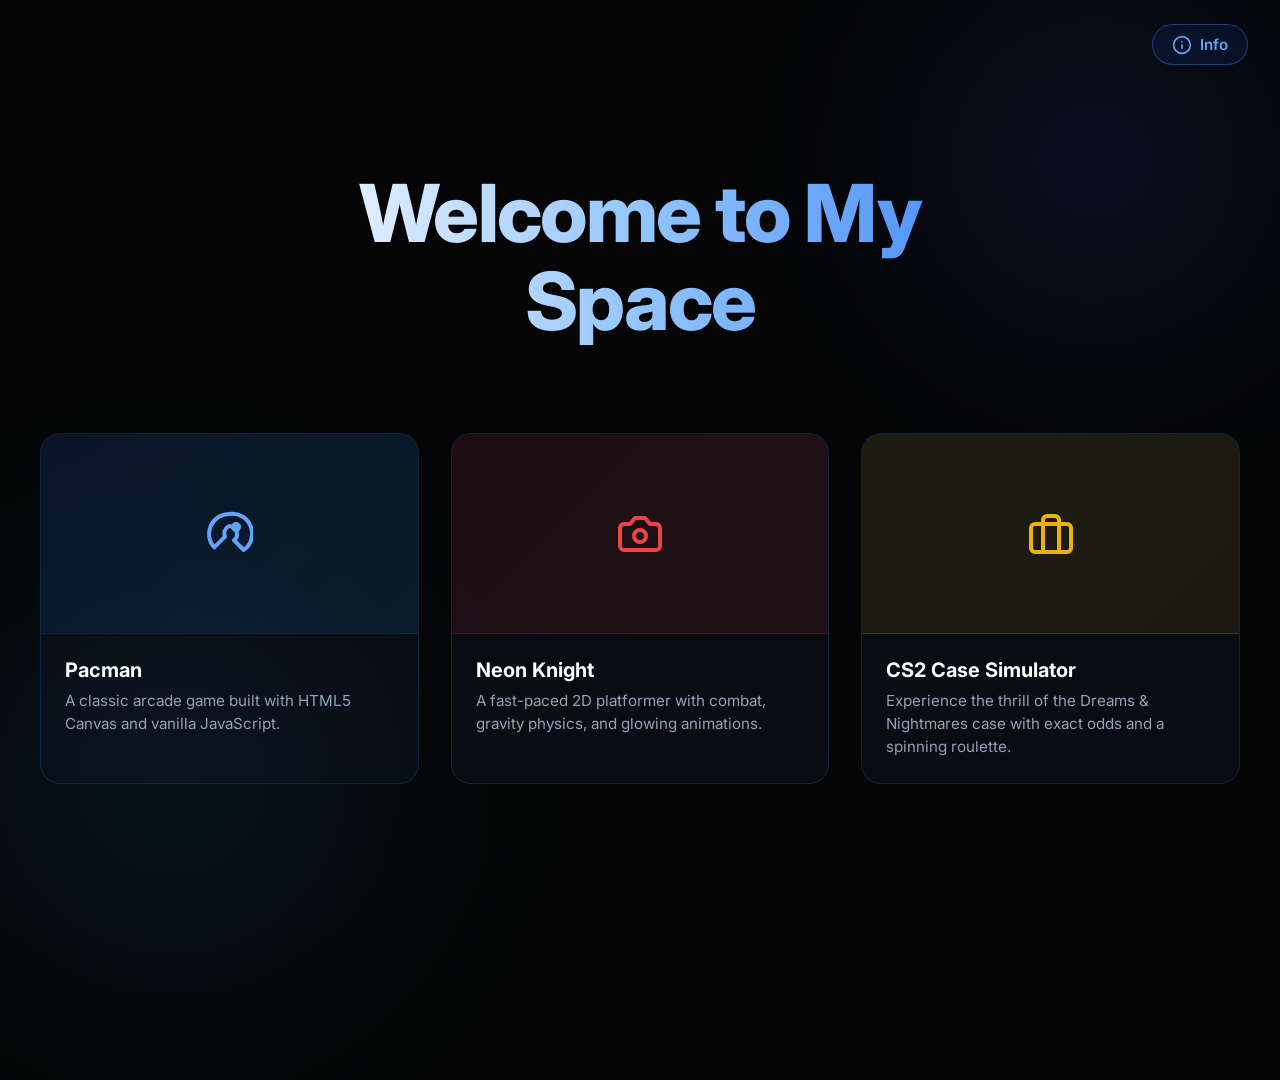
==== index.html @ 6d9e0bac "Add files via upload" ====
<!DOCTYPE html>
<html lang="en">

<head>
    <meta charset="UTF-8">
    <meta name="viewport" content="width=device-width, initial-scale=1.0">
    <title>Home</title>
    <link rel="preconnect" href="https://fonts.googleapis.com">
    <link rel="preconnect" href="https://fonts.gstatic.com" crossorigin>
    <link href="https://fonts.googleapis.com/css2?family=Inter:wght@300;400;600;800&display=swap" rel="stylesheet">
    <link rel="stylesheet" href="style.css">
</head>

<body>
    <nav class="top-bar">
        <a href="info.html" class="btn info-btn">
            <svg xmlns="http://www.w3.org/2000/svg" width="20" height="20" viewBox="0 0 24 24" fill="none"
                stroke="currentColor" stroke-width="2" stroke-linecap="round" stroke-linejoin="round">
                <circle cx="12" cy="12" r="10"></circle>
                <line x1="12" y1="16" x2="12" y2="12"></line>
                <line x1="12" y1="8" x2="12.01" y2="8"></line>
            </svg>
            Info
        </a>
    </nav>

    <main class="hero-section">
        <div class="large-text-container">
            <h1 class="glow-text">Welcome to My Space</h1>
        </div>

        <div class="projects-grid">
            <a href="pacman.html" class="project-card">
                <div class="project-image-placeholder">
                    <svg xmlns="http://www.w3.org/2000/svg" width="48" height="48" viewBox="0 0 24 24" fill="none"
                        stroke="var(--text-accent)" stroke-width="2" stroke-linecap="round" stroke-linejoin="round">
                        <path
                            d="M12 2a10 10 0 0 0-7.39 16.7l5.4-5.4A3.99 3.99 0 0 1 12 8a4 4 0 0 1 2.5 7.11l4.89 4.89A10 10 0 0 0 12 2Z">
                        </path>
                        <circle cx="15.5" cy="8.5" r="1.5" fill="var(--text-accent)"></circle>
                    </svg>
                </div>
                <div class="project-info">
                    <h3>Pacman</h3>
                    <p>A classic arcade game built with HTML5 Canvas and vanilla JavaScript.</p>
                </div>
            </a>
            <a href="knight.html" class="project-card">
                <div class="project-image-placeholder"
                    style="background: linear-gradient(135deg, rgba(220, 38, 38, 0.1), rgba(239, 68, 68, 0.1)); border-color: rgba(239, 68, 68, 0.2);">
                    <svg xmlns="http://www.w3.org/2000/svg" width="48" height="48" viewBox="0 0 24 24" fill="none"
                        stroke="#ef4444" stroke-width="2" stroke-linecap="round" stroke-linejoin="round">
                        <path
                            d="M14.5 4h-5L7 7H4a2 2 0 0 0-2 2v9a2 2 0 0 0 2 2h16a2 2 0 0 0 2-2V9a2 2 0 0 0-2-2h-3l-2.5-3z">
                        </path>
                        <circle cx="12" cy="13" r="3"></circle>
                    </svg>
                </div>
                <div class="project-info">
                    <h3>Neon Knight</h3>
                    <p>A fast-paced 2D platformer with combat, gravity physics, and glowing animations.</p>
                </div>
            </a>
            <a href="cs2.html" class="project-card">
                <div class="project-image-placeholder" style="background: linear-gradient(135deg, rgba(234, 179, 8, 0.1), rgba(202, 138, 4, 0.1)); border-color: rgba(234, 179, 8, 0.2);">
                    <svg xmlns="http://www.w3.org/2000/svg" width="48" height="48" viewBox="0 0 24 24" fill="none" stroke="#eab308" stroke-width="2" stroke-linecap="round" stroke-linejoin="round">
                        <rect x="2" y="7" width="20" height="14" rx="2" ry="2"></rect>
                        <path d="M16 21V5a2 2 0 0 0-2-2h-4a2 2 0 0 0-2 2v16"></path>
                    </svg>
                </div>
                <div class="project-info">
                    <h3>CS2 Case Simulator</h3>
                    <p>Experience the thrill of the Dreams & Nightmares case with exact odds and a spinning roulette.</p>
                </div>
            </a>
            <!-- Future projects will be added here -->
        </div>
    </main>

    <div class="ambient-glow glow-1"></div>
    <div class="ambient-glow glow-2"></div>
</body>

</html>
---- style.css ----
:root {
    --bg-color: #050505;
    --text-primary: #e2e8f0;
    --text-accent: #60a5fa;
    --btn-bg: rgba(37, 99, 235, 0.1);
    --btn-border: rgba(59, 130, 246, 0.4);
    --btn-hover-bg: rgba(37, 99, 235, 0.25);
    --btn-hover-border: rgba(96, 165, 250, 0.8);
    --btn-text: #60a5fa;
    --btn-primary-bg: #2563eb;
    --btn-primary-text: #ffffff;
    --btn-primary-hover: #3b82f6;
    --glow-color: rgba(59, 130, 246, 0.15);
}

* {
    margin: 0;
    padding: 0;
    box-sizing: border-box;
}

body {
    font-family: 'Inter', sans-serif;
    background-color: var(--bg-color);
    color: var(--text-primary);
    min-height: 100vh;
    display: flex;
    flex-direction: column;
    overflow-x: hidden;
    position: relative;
}

/* Background Gradients */
.ambient-glow {
    position: absolute;
    border-radius: 50%;
    filter: blur(100px);
    z-index: -1;
    pointer-events: none;
}

.glow-1 {
    top: -10%;
    right: -5%;
    width: 500px;
    height: 500px;
    background: radial-gradient(circle, rgba(37,99,235,0.2) 0%, rgba(5,5,5,0) 70%);
}

.glow-2 {
    bottom: -20%;
    left: -10%;
    width: 600px;
    height: 600px;
    background: radial-gradient(circle, rgba(14,165,233,0.15) 0%, rgba(5,5,5,0) 70%);
}

/* Top Bar */
.top-bar {
    display: flex;
    justify-content: flex-end;
    padding: 1.5rem 2rem;
    position: relative;
    z-index: 10;
}

/* Buttons */
.btn {
    display: inline-flex;
    align-items: center;
    gap: 0.5rem;
    padding: 0.6rem 1.2rem;
    border-radius: 50px;
    font-size: 0.95rem;
    font-weight: 600;
    text-decoration: none;
    transition: all 0.3s cubic-bezier(0.4, 0, 0.2, 1);
    cursor: pointer;
    background-color: var(--btn-bg);
    border: 1px solid var(--btn-border);
    color: var(--btn-text);
    backdrop-filter: blur(8px);
    -webkit-backdrop-filter: blur(8px);
}

.btn:hover {
    background-color: var(--btn-hover-bg);
    border-color: var(--btn-hover-border);
    transform: translateY(-2px);
    box-shadow: 0 10px 20px -10px var(--glow-color);
}

.btn:active {
    transform: translateY(0);
}

.primary-btn {
    background-color: var(--btn-primary-bg);
    color: var(--btn-primary-text);
    border: none;
    padding: 0.8rem 2rem;
    font-size: 1rem;
    margin-top: 2rem;
    box-shadow: 0 4px 14px 0 rgba(37, 99, 235, 0.39);
}

.primary-btn:hover {
    background-color: var(--btn-primary-hover);
    box-shadow: 0 6px 20px rgba(59, 130, 246, 0.5);
    border-color: transparent;
}

/* Layouts */
.hero-section, .info-section {
    flex: 1;
    display: flex;
    flex-direction: column;
    align-items: center;
    padding: 2rem;
    padding-top: 5rem;
    text-align: center;
    z-index: 1;
}

/* Typography & Content */
.large-text-container, .content-wrapper {
    max-width: 800px;
    width: 100%;
    animation: fadeUp 0.8s ease-out forwards;
}

.glow-text {
    font-size: clamp(3rem, 8vw, 5rem);
    font-weight: 800;
    line-height: 1.1;
    margin-bottom: 1.5rem;
    color: transparent;
    background: linear-gradient(to right, #ffffff, #93c5fd, #3b82f6);
    -webkit-background-clip: text;
    background-clip: text;
    letter-spacing: -0.02em;
}

.subtitle {
    font-size: 1.25rem;
    color: #94a3b8;
    line-height: 1.6;
    max-width: 600px;
    margin: 0 auto 2rem auto;
    font-weight: 300;
}

/* Editable Area */
.editable-area {
    margin-top: 2rem;
    padding: 2rem;
    background: rgba(15, 23, 42, 0.6);
    border: 1px solid rgba(59, 130, 246, 0.2);
    border-radius: 16px;
    color: var(--text-accent);
    font-size: 1.1rem;
    line-height: 1.8;
    text-align: left;
    outline: none;
    transition: all 0.3s ease;
    min-height: 200px;
    box-shadow: inset 0 2px 10px rgba(0, 0, 0, 0.2);
    backdrop-filter: blur(10px);
}

.editable-area:focus {
    border-color: rgba(59, 130, 246, 0.6);
    box-shadow: 0 0 0 2px rgba(59, 130, 246, 0.1), inset 0 2px 10px rgba(0, 0, 0, 0.2);
    background: rgba(15, 23, 42, 0.8);
}

.editable-area[contenteditable="true"]:empty:before {
    content: "Start typing here...";
    color: #475569;
    pointer-events: none;
    display: block; /* For Firefox */
}

/* Animations */
@keyframes fadeUp {
    from {
        opacity: 0;
        transform: translateY(20px);
    }
    to {
        opacity: 1;
        transform: translateY(0);
    }
}

/* Projects Grid */
.projects-grid {
    display: grid;
    grid-template-columns: repeat(3, 1fr);
    gap: 2rem;
    width: 100%;
    max-width: 1200px;
    margin-top: 4rem;
    animation: fadeUp 1s ease-out forwards;
    opacity: 0;
}

@media (max-width: 992px) {
    .projects-grid {
        grid-template-columns: repeat(2, 1fr);
    }
}

@media (max-width: 600px) {
    .projects-grid {
        grid-template-columns: 1fr;
    }
}

.project-card {
    background: rgba(15, 23, 42, 0.4);
    border: 1px solid rgba(59, 130, 246, 0.2);
    border-radius: 20px;
    overflow: hidden;
    text-decoration: none;
    color: var(--text-primary);
    transition: all 0.3s cubic-bezier(0.4, 0, 0.2, 1);
    display: flex;
    flex-direction: column;
    backdrop-filter: blur(10px);
    -webkit-backdrop-filter: blur(10px);
}

.project-card:hover {
    transform: translateY(-8px);
    background: rgba(15, 23, 42, 0.7);
    border-color: rgba(96, 165, 250, 0.6);
    box-shadow: 0 20px 40px -15px var(--glow-color);
}

.project-image-placeholder {
    height: 200px;
    background: linear-gradient(135deg, rgba(37, 99, 235, 0.1), rgba(14, 165, 233, 0.1));
    display: flex;
    align-items: center;
    justify-content: center;
    border-bottom: 1px solid rgba(59, 130, 246, 0.1);
}

.project-info {
    padding: 1.5rem;
    text-align: left;
}

.project-info h3 {
    font-size: 1.25rem;
    margin-bottom: 0.5rem;
    color: #fff;
}

.project-info p {
    font-size: 0.95rem;
    color: #94a3b8;
    line-height: 1.5;
}
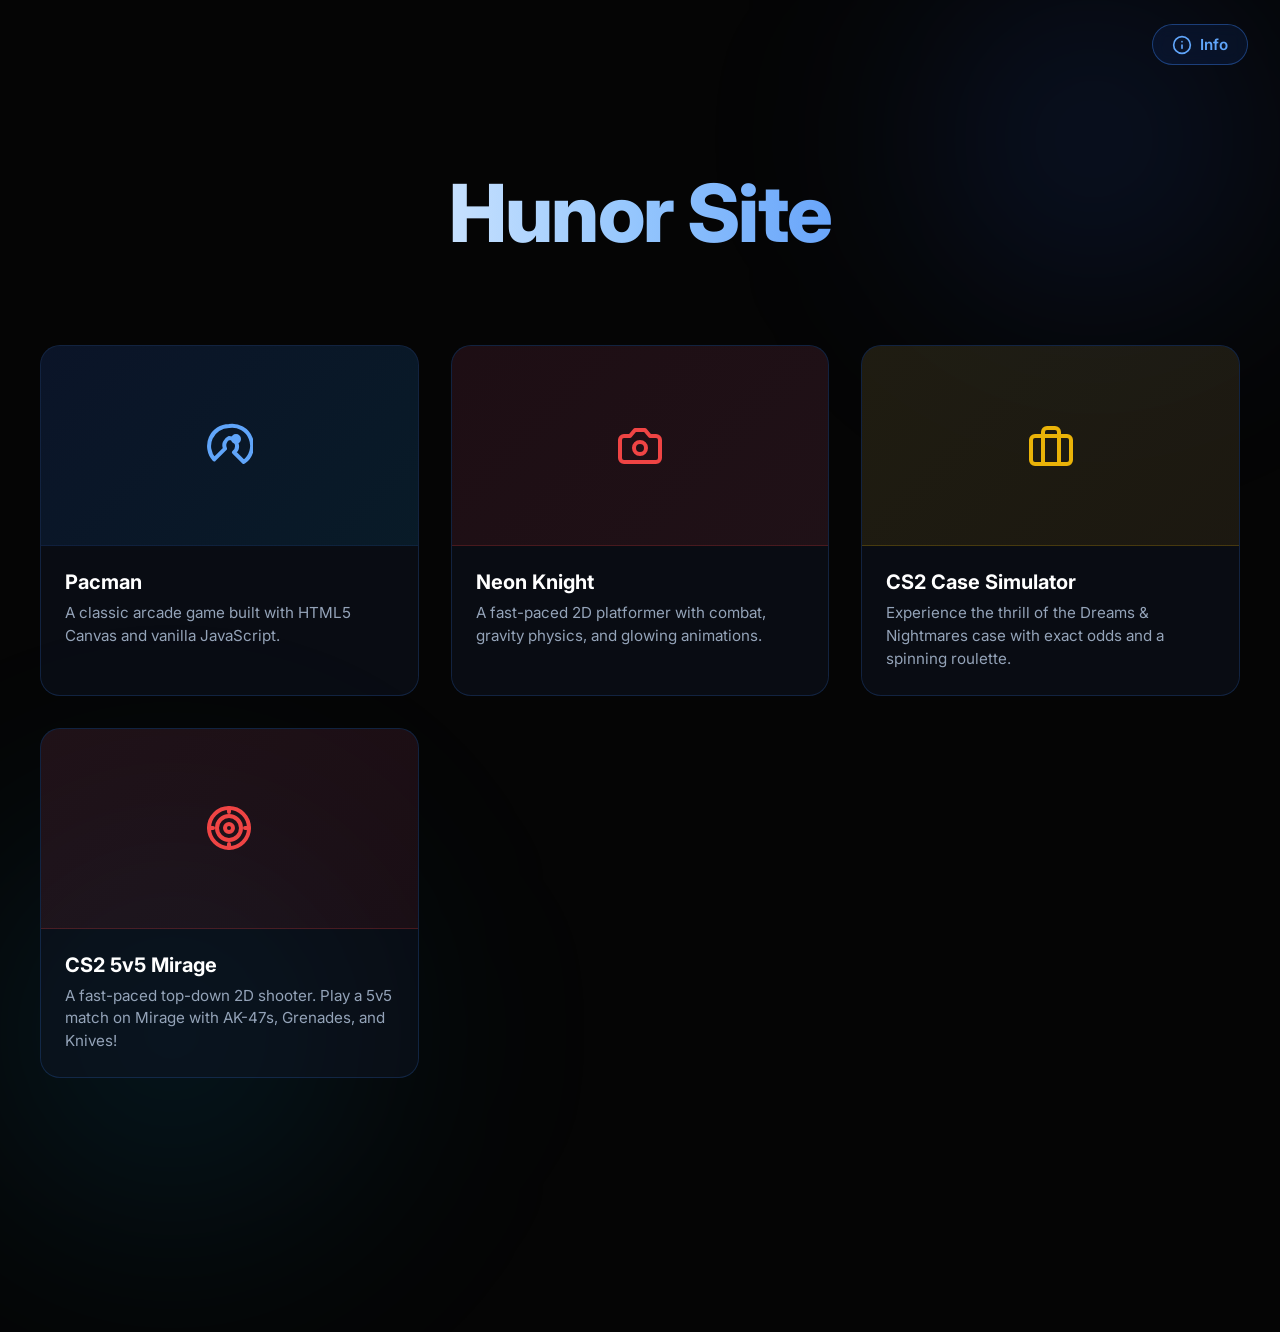
==== commit dfe7709b: "Add files via upload" ====
--- a/index.html
+++ b/index.html
@@ -26,7 +26,7 @@
 
     <main class="hero-section">
         <div class="large-text-container">
-            <h1 class="glow-text">Welcome to My Space</h1>
+            <h1 class="glow-text">Hunor Site</h1>
         </div>
 
         <div class="projects-grid">
@@ -62,15 +62,38 @@
                 </div>
             </a>
             <a href="cs2.html" class="project-card">
-                <div class="project-image-placeholder" style="background: linear-gradient(135deg, rgba(234, 179, 8, 0.1), rgba(202, 138, 4, 0.1)); border-color: rgba(234, 179, 8, 0.2);">
-                    <svg xmlns="http://www.w3.org/2000/svg" width="48" height="48" viewBox="0 0 24 24" fill="none" stroke="#eab308" stroke-width="2" stroke-linecap="round" stroke-linejoin="round">
+                <div class="project-image-placeholder"
+                    style="background: linear-gradient(135deg, rgba(234, 179, 8, 0.1), rgba(202, 138, 4, 0.1)); border-color: rgba(234, 179, 8, 0.2);">
+                    <svg xmlns="http://www.w3.org/2000/svg" width="48" height="48" viewBox="0 0 24 24" fill="none"
+                        stroke="#eab308" stroke-width="2" stroke-linecap="round" stroke-linejoin="round">
                         <rect x="2" y="7" width="20" height="14" rx="2" ry="2"></rect>
                         <path d="M16 21V5a2 2 0 0 0-2-2h-4a2 2 0 0 0-2 2v16"></path>
                     </svg>
                 </div>
                 <div class="project-info">
                     <h3>CS2 Case Simulator</h3>
-                    <p>Experience the thrill of the Dreams & Nightmares case with exact odds and a spinning roulette.</p>
+                    <p>Experience the thrill of the Dreams & Nightmares case with exact odds and a spinning roulette.
+                    </p>
+                </div>
+            </a>
+            <a href="cs2-game.html" class="project-card">
+                <div class="project-image-placeholder"
+                    style="background: linear-gradient(135deg, rgba(239, 68, 68, 0.1), rgba(185, 28, 28, 0.1)); border-color: rgba(239, 68, 68, 0.2);">
+                    <svg xmlns="http://www.w3.org/2000/svg" width="48" height="48" viewBox="0 0 24 24" fill="none"
+                        stroke="#ef4444" stroke-width="2" stroke-linecap="round" stroke-linejoin="round">
+                        <circle cx="12" cy="12" r="10"></circle>
+                        <circle cx="12" cy="12" r="6"></circle>
+                        <circle cx="12" cy="12" r="2"></circle>
+                        <line x1="12" y1="2" x2="12" y2="4"></line>
+                        <line x1="12" y1="20" x2="12" y2="22"></line>
+                        <line x1="20" y1="12" x2="22" y2="12"></line>
+                        <line x1="2" y1="12" x2="4" y2="12"></line>
+                    </svg>
+                </div>
+                <div class="project-info">
+                    <h3>CS2 5v5 Mirage</h3>
+                    <p>A fast-paced top-down 2D shooter. Play a 5v5 match on Mirage with AK-47s, Grenades, and Knives!
+                    </p>
                 </div>
             </a>
             <!-- Future projects will be added here -->
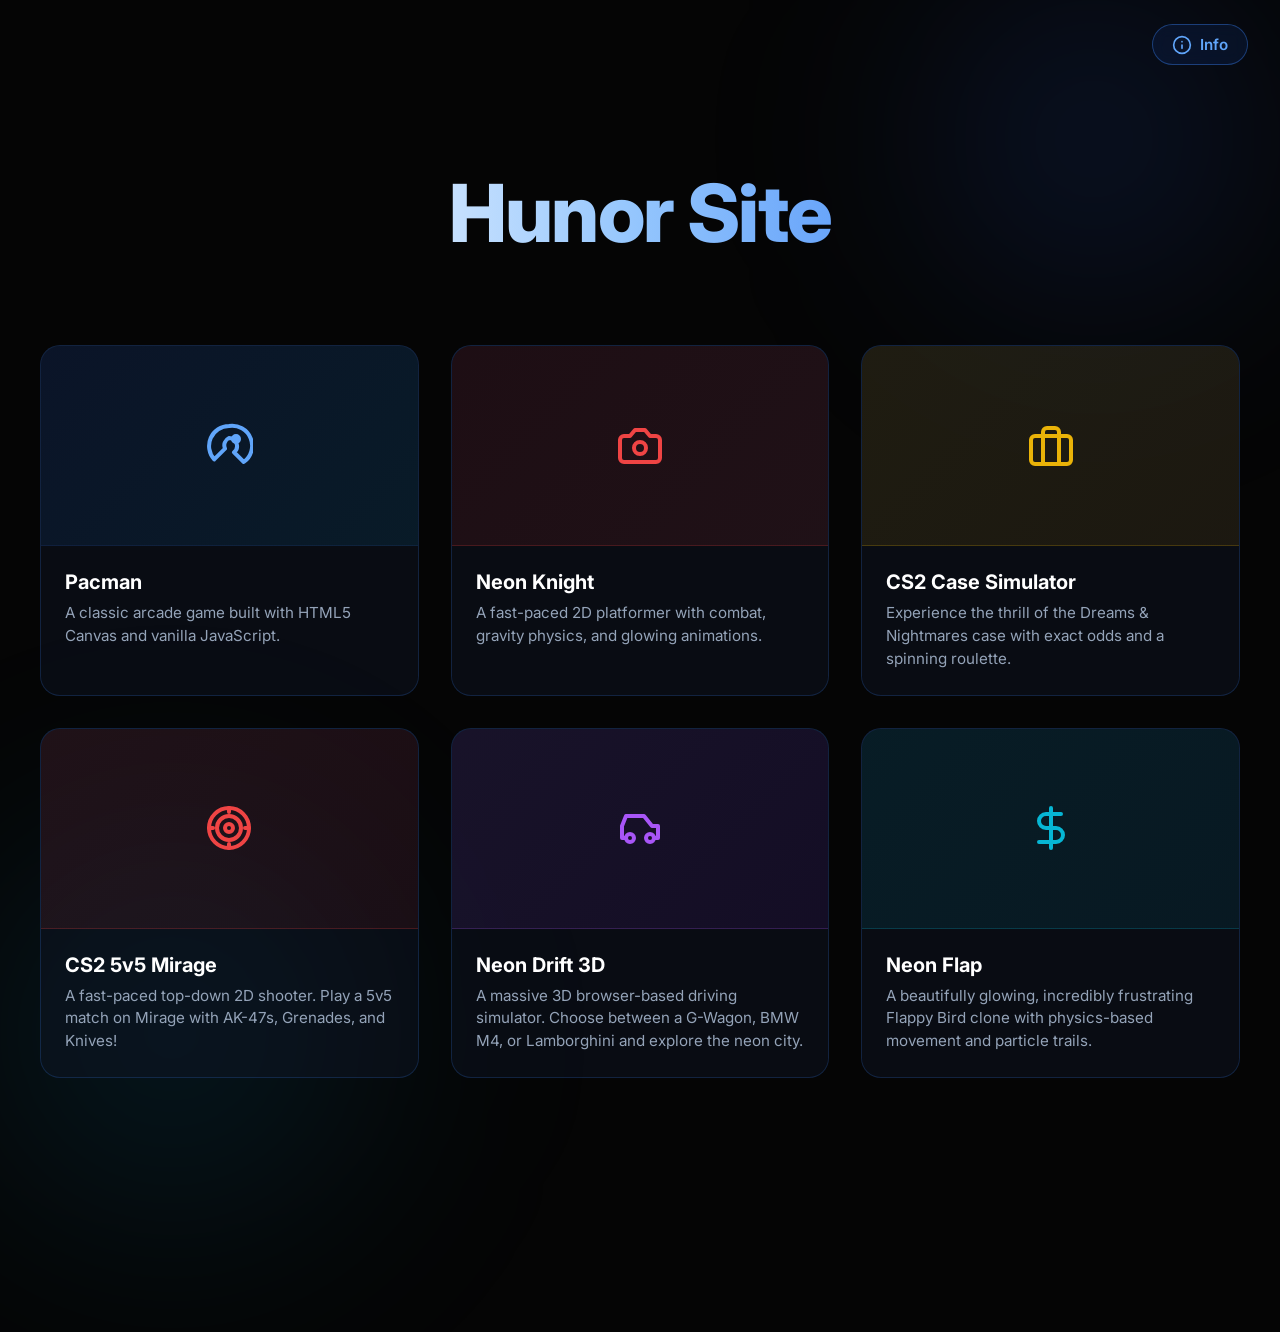
==== commit 1fae1ecd: "Add files via upload" ====
--- a/index.html
+++ b/index.html
@@ -96,7 +96,35 @@
                     </p>
                 </div>
             </a>
-            <!-- Future projects will be added here -->
+            <a href="drive.html" class="project-card">
+                <div class="project-image-placeholder"
+                    style="background: linear-gradient(135deg, rgba(168, 85, 247, 0.1), rgba(126, 34, 206, 0.1)); border-color: rgba(168, 85, 247, 0.2);">
+                    <svg xmlns="http://www.w3.org/2000/svg" width="48" height="48" viewBox="0 0 24 24" fill="none"
+                        stroke="#a855f7" stroke-width="2" stroke-linecap="round" stroke-linejoin="round">
+                        <circle cx="7" cy="17" r="2"></circle>
+                        <circle cx="17" cy="17" r="2"></circle>
+                        <path d="M5 17H3v-6l2-5h9l4 5h3v6h-2"></path>
+                    </svg>
+                </div>
+                <div class="project-info">
+                    <h3>Neon Drift 3D</h3>
+                    <p>A massive 3D browser-based driving simulator. Choose between a G-Wagon, BMW M4, or Lamborghini and explore the neon city.</p>
+                </div>
+            </a>
+            <a href="flappy.html" class="project-card">
+                <div class="project-image-placeholder"
+                    style="background: linear-gradient(135deg, rgba(6, 182, 212, 0.1), rgba(8, 145, 178, 0.1)); border-color: rgba(6, 182, 212, 0.2);">
+                    <svg xmlns="http://www.w3.org/2000/svg" width="48" height="48" viewBox="0 0 24 24" fill="none"
+                        stroke="#06b6d4" stroke-width="2" stroke-linecap="round" stroke-linejoin="round">
+                        <path d="M12 2v20"></path>
+                        <path d="M17 5H9.5a3.5 3.5 0 0 0 0 7h5a3.5 3.5 0 0 1 0 7H6"></path>
+                    </svg>
+                </div>
+                <div class="project-info">
+                    <h3>Neon Flap</h3>
+                    <p>A beautifully glowing, incredibly frustrating Flappy Bird clone with physics-based movement and particle trails.</p>
+                </div>
+            </a>
         </div>
     </main>
 
